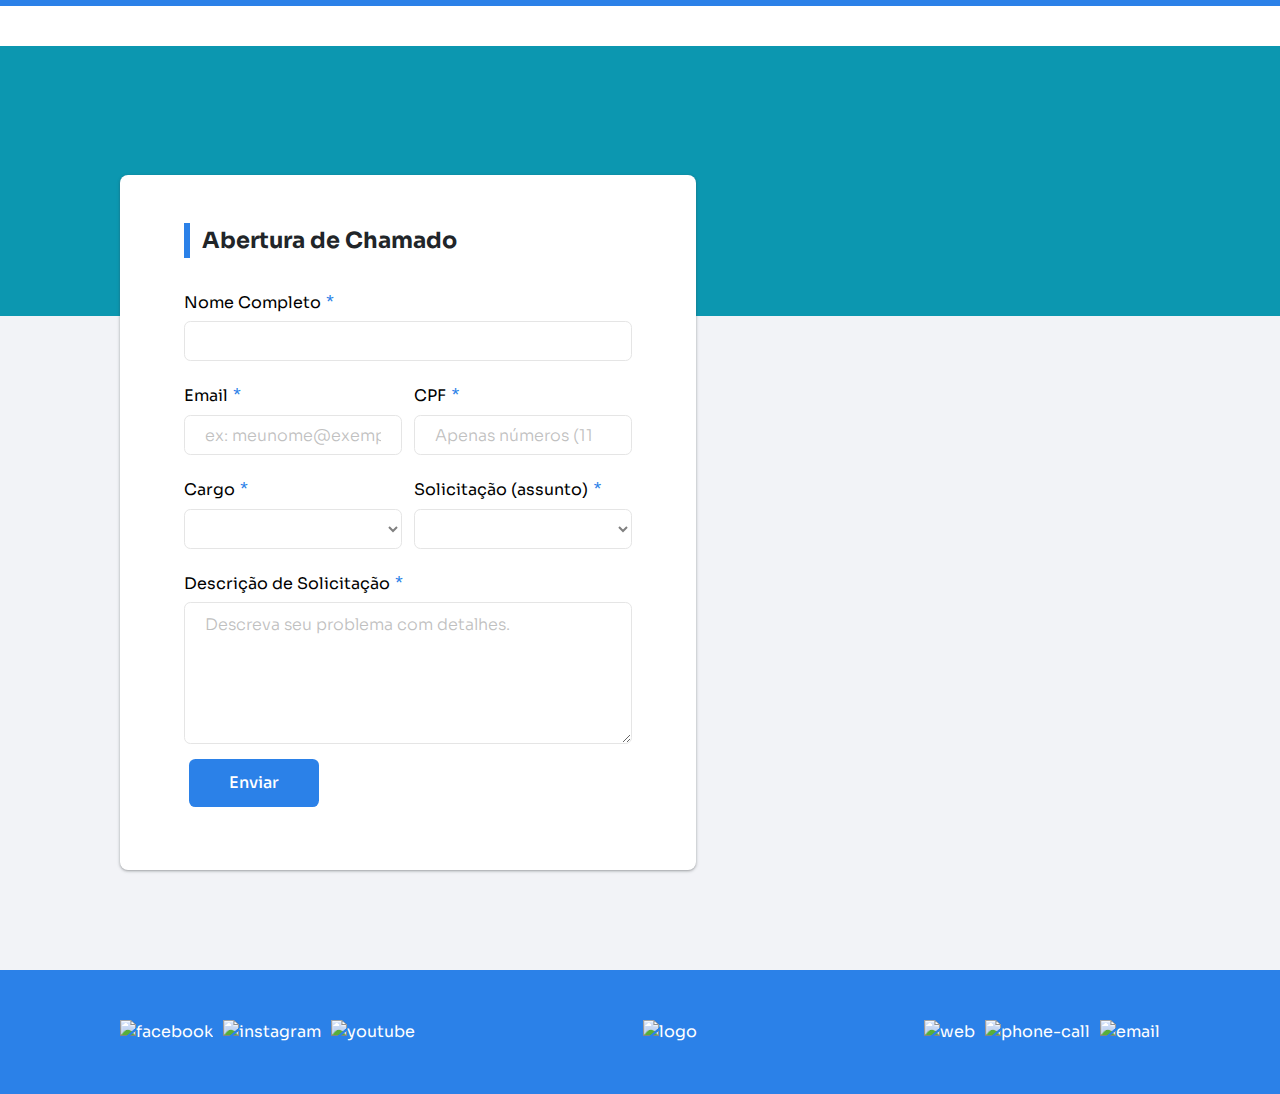
==== index.html @ bce1f7f0 "Rename Sistema-de-Gestão-do-COFEN.html to index.html" ====
<!DOCTYPE html PUBLIC "-//W3C//DTD HTML 4.01 Transitional//EN" "http://www.w3.org/TR/html4/loose.dtd">
<!-- saved from url=(0069)https://cofen.sead.ufpb.br/cursos/gestao/public/publico/publico/index -->
<html>
    <!-- Cabeçalho HTML-->
    <head>
        <meta http-equiv="Content-Type" content="text/html; charset=UTF-8">
        <meta name="viewport" content="width=device-width, initial-scale=1.0, maximum-scale=1.0, user-scalable=no">
        <meta name="viewport" content="width=device-width, initial-scale=1, maximum-scale=1.0, user-scalable=no, shrink-to-fit=no">
        <meta name="description" content="">
        <meta name="author" content="">
        <link rel="icon" href="https://getbootstrap.com/favicon.ico">
        <title>Sistema de Gestão do COFEN</title>

        <!-- Bootstrap core CSS -->
        <link rel="stylesheet" href="./Sistema-de-Gestão-do-COFEN_files/bootstrap.min.css" integrity="sha384-MCw98/SFnGE8fJT3GXwEOngsV7Zt27NXFoaoApmYm81iuXoPkFOJwJ8ERdknLPMO" crossorigin="anonymous">
        <link rel="stylesheet" type="text/css" href="./Sistema-de-Gestão-do-COFEN_files/bootstrap.min(1).css">
        <link rel="stylesheet" type="text/css" href="./Sistema-de-Gestão-do-COFEN_files/main.css">
        <link rel="stylesheet" type="text/css" href="./Sistema-de-Gestão-do-COFEN_files/chamado.css">
        <!--<base href="/cursos/gestao/public/">--><base href=".">
	</head>
    <body class="contrast-sea-blue fixed-header fixed-navigation" cz-shortcut-listen="true">
        <!-- Cabeçalho da página -->
        <header>
            <div><img src="https://cofen.sead.ufpb.br/cursos/pluginfile.php/1/theme_moove/logo/1680018578/logo-postec.png" alt=""></div>
            <section class="cabecalho-da-pagina"></section>
        </header>
        <main>
            <!-- Formulário -->
            <form action="https://cofen.sead.ufpb.br/cursos/gestao/public/publico/publico/chamado" method="POST">
                <h1 class="title">Abertura de Chamado</h1>
                <div class="content">
                    <div>
                        <label for="nome">Nome Completo</label>
                        <input type="text" name="nome" id="name" placeholder="" minlength="10" required="">
                    </div>
                    <section class="row-1">
                        <div>
                            <label for="email">Email</label>
                            <input type="email" name="email" id="email" placeholder="ex: meunome@exemplo.com" required="">
                        </div>       
                        <div>
                            <label for="cpf">CPF</label>
                            <input type="number" name="cpf" id="cpf" placeholder="Apenas números (11 dígitos)" maxlenght="11" required="">
                        </div>
                    </section>
                    <section class="row-2">
                        <div>
                            <label for="cargo">Cargo</label>
                            <select name="cargo" id="idCargo" required="">
                                <option value=""></option>
                                <option value="aluno">Aluno</option>
                                <option value="tutor">Tutor</option>
                                <option value="professor">Professor</option>
                                <option value="coordenador">Coordenador</option>
                                <option value="supervisor">Supervisor</option>
                            </select>
                        </div>
                        <div>
                            <label for="assunto">Solicitação (assunto)</label>
                            <select name="assunto" id="idAssunto" required="">
                                <option value="" ""=""></option>
                                <option value="senha">Problemas com senha ou acesso</option>
                                <option value="dadosPessoais">Alteração de dados Pessoais</option>
                                <option value="atividade">Problemas com atividades</option>
                                <option value="certificado">Certificado do Curso</option>
                                <option value="outros">Outros</option>
                            </select>
                        </div>
                    </section>
                    <div>
                        <label for="description">Descrição de Solicitação</label>
                        <textarea rows="5" name="descricao" id="description" placeholder="Descreva seu problema com detalhes." required=""></textarea>
                    </div>
                    <button type="submit"><span>Enviar</span></button>
                </div>
            </form>
        </main>
        <!-- Rodapé da página -->
        <footer>
            <div class="footer-col-1">
                <a href="https://www.facebook.com/eucurtoaenfermagem"><img src="https://i.ibb.co/475Sb0Z/facebook.png" alt="facebook" width="38"></a>
                <a href="https://www.instagram.com/cofen_oficial"><img src="https://i.ibb.co/kcRMXjr/instagram.png" alt="instagram" width="38"></a>
                <a href="https://www.youtube.com/hashtag/cofen"><img src="https://i.ibb.co/Qn8vtxv/youtube.png" alt="youtube" width="38"></a>
            </div>
            <div class="footer-col-2"><a href="https://cofen.sead.ufpb.br/"><img src="https://i.ibb.co/6D1BRcG/logo.png" alt="logo" width="150"></a></div>
            <div class="footer-col-3">
                <a href="https://cofen.sead.ufpb.br"><img src="https://i.ibb.co/1rcHsj0/web.png" alt="web" width="38"></a>
                <a href="tel:+556133295800"><img src="https://i.ibb.co/s2sk75V/phone-call.png" alt="phone-call" width="38"></a>
                <a href="mailto:corenpb@uol.com.br"><img src="https://i.ibb.co/nwR5Rw5/email.png" alt="email" width="38"></a>
            </div>
        </footer>
        
        <!-- URL base -->
        <script type="text/javascript">
            baseUrl = '/cursos/gestao/public';
        </script>
        <script src="./Sistema-de-Gestão-do-COFEN_files/bootstrap.min.js.download"></script>
        <script src="./Sistema-de-Gestão-do-COFEN_files/script.js.download"></script>        
    </body>
</html>
---- Sistema-de-Gestão-do-COFEN_files/main.css ----
@media (min-width: 992px) {
    .container {
        max-width: 1120px;
    }
}

@media (min-width: 1200px) {
    .container {
        max-width: 1540px;
    }
}

html {
    position: relative;
    min-height: 100%;
}

.navbar {
    background-color: #0163ac
}

body > .container {
    padding: 90px 15px 60px;
}

body {
    /* Margin bottom by footer height */
    /*margin-bottom: 140px;*/
    margin: 0;
}

.footer {
    position: absolute;
    bottom: 0;
    width: 100%;
    /* Set the fixed height of the footer here */
    height: 6%;
    line-height: 16px; /* Vertically center the text there */
    background-color: #ccc;
}

.navbar-dark .navbar-nav .nav-link {
    color: rgba(255,255,255,.7);
}

.cabecalho-da-pagina {
    padding-top: 10px; /*adicionado*/
    padding-bottom: 10px;
    margin-bottom: 30px;
    /*margin-top: 10px;*/
}

.filtro-de-relatorio {
    padding: 25px;
    background-color: #eee;
    margin-bottom: 30px;
    border: 1px solid #ddd;
    border-left: none;
    border-right: none;
}

.botao-do-titulo {
    margin-left: 15px;
}
---- Sistema-de-Gestão-do-COFEN_files/chamado.css ----
@import url('https://fonts.googleapis.com/css2?family=Sora:wght@300;400;500;700&display=swap');

*{
    margin: 0;
    padding: 0;
    box-sizing: border-box;
}

body{
    font-family: 'Sora', sans-serif;
    font-weight: 400;
    font-size: 1rem;
    background-color: #F2F3F7;
}

main{
    display: flex;
    align-items: left;
    margin: 75px 0;
    margin-left: 120px;
}

header{
    background-color: white;
    height: 100px;
    border-top: 0.4rem solid #2b81e8;
}

header div{
    display: flex;
    justify-content: left;
}

header div img{
    max-height: calc(60px - (0.25rem * 2));
    padding-left: 120px;
}

header div{
    padding: 20px 0;
}

header section{
    padding-left: 120px;
    height: 30vh;
    background-color: #0C97B0;
}

main form .title{
    font-size: 1.4rem;
    border-left: 0.4rem solid #2b81e8;
    font-weight: 700;
    padding: 4px 12px;
    display: flex;
    flex-direction: row;
    margin-bottom: 30px;
}

main form{
    background-color: white;
    margin-bottom: 25px;
    padding: 3rem 4rem;
    border-radius: .5rem;
    box-shadow: rgba(60, 64, 67, 0.3) 0px 1px 2px 0px, rgba(60, 64, 67, 0.15) 0px 1px 3px 1px;
}

main form div{
    margin: 10px 0;
}


label{
    color: black;
    font-weight: 400;
    display: block;
    margin-bottom: .3rem;
    transition: 0.3s;
    font-size: 1rem;
}

label:not(#button-file)::after{
    content:" *"; 
    color: #2b81e8;
    font-family: sans-serif;
    font-size: 1.2rem;
}

input, select, textarea{
    padding: 10px 20px;
    color: #404040;
    font-weight: 300;
    width: 35vw;
    background-color: white;
    border: 1px solid #e5e5e5;
}

select{
    border-radius: .4rem;
    color: gray;
    width: 17vw;
}

.row-1 input{
    width: 17vw;
}

select option{
    padding-top: 60px;
}

input:not(#file), select{
    height: 2.5rem;
    outline: none;
}

input:not(#file), textarea{
    border-radius: .4rem;
    display: flex;
}

.content div input:hover, .content div textarea:hover, select:hover{
    border: 1px solid silver !important;
}

.content div input:focus, .content div textarea:focus, select:hover{
    border: none;
    border: 2px solid #2b81e8 !important;
    outline: none;
    background-color: white;
}

input::placeholder, textarea::placeholder{
    color: silver;
    font-weight: 300;
}

form section{
    display: flex;
    flex-direction: row;
    justify-content: space-between;
}

input[type="file"]{
    display: none;
}

#button-file{
    background-color: #EFF3F5;
    padding: 5px 30px;
    border-radius: .4rem;
    cursor: pointer;
    text-align: center;
}

button{
    border-radius: .4rem;
    background-color: #2b81e8;
    border: none;
    color: #FFFFFF;
    text-align: center;
    font-weight: 500;
    padding: 12px;
    width: 130px;
    transition: all 0.5s;
    cursor: pointer;
    margin: 5px;
}

button span{
    cursor: pointer;
    position: relative;
    transition: 0.5s;
}

button span:after{
    content: '»';
    position: absolute;
    opacity: 0;
    top: 0;
    right: -15px;
    transition: 0.5s;
}

button:hover span{
    padding-right: 15px;
}

button:hover span:after{
    opacity: 1;
    right: 0;
    background-color: #0C97B0;
}

button:hover{
    background-color: #0C97B0;
}


footer{
    background-color: #2b81e8;
    display: flex;
    flex-direction: row;
    justify-content: space-between;
    align-items: center;
    padding: 30px 120px;
}

footer .footer-col-1 a, .footer-col-2 a, .footer-col-3 a{
    font-size: 1rem;
    color: white;
}

.footer-col-1, .footer-col-3 {
    display: flex;
    flex-direction: row;
    gap: 10px;
}

.footer-col-2 {
    padding: 20px 0;
}

footer div img:hover{
    transition: .5s;
    transform: scale(1.1);
    filter: brightness(0.90);
}

@media (max-width: 1200px) {
    input, select, textarea{
        width: 50vw;
    }
    main form{
        padding: 2rem 3rem;
    }
    header, main{
        margin-left: 0px;
    }
    main{
        justify-content: center;
        align-items: center;
    }
    header h3{
        text-align: center;
        padding-top: 65px;
    }
    select, .row-1 input{
        width: 24vw;
    }
}

@media (max-width: 768px) {
    input, select, textarea, .row-1 input{
        width: 65vw;
    }
    main form{
        padding: 3rem;
    }
    header, main{
        margin-left: 0px;
    }
    main{
        justify-content: center;
        align-items: center;
    }
    header h3{
        text-align: center;
        padding-top: 20px;
    }
    form section{
        display: flex;
        flex-direction: column;
    }
    main form .title{
        font-size: 1.2rem;
        padding: 0px 4px;
    }
    footer{
        flex-direction: column;
    }
    header div{
        justify-content: center;
    }
    header div img{
        padding-left: 0;
    }
}
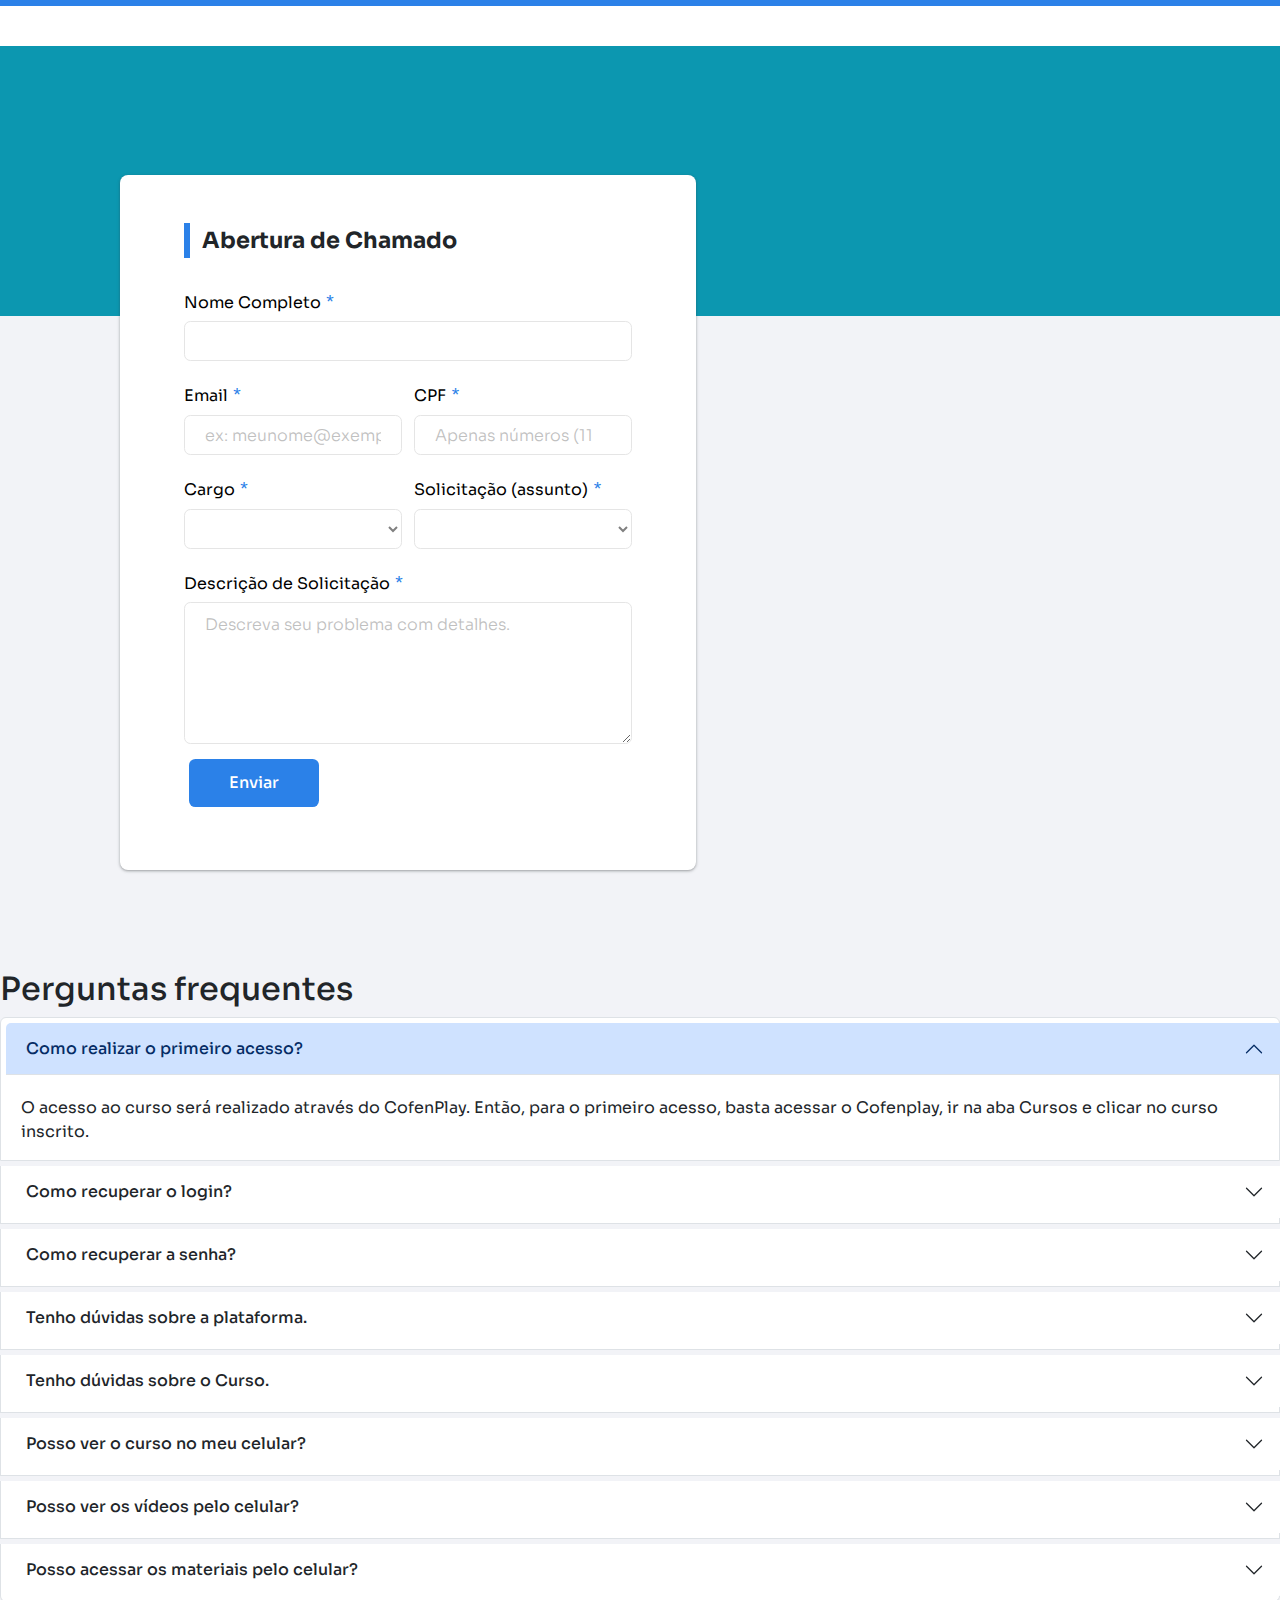
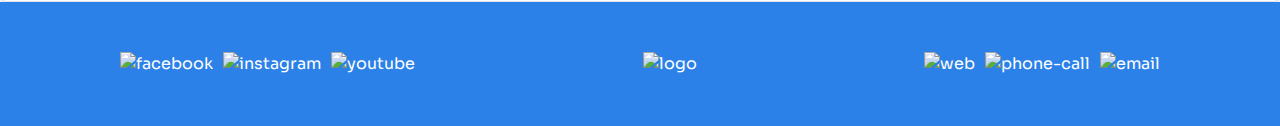
==== commit ea0a3987: "Update index.html" ====
--- a/index.html
+++ b/index.html
@@ -11,9 +11,11 @@
         <link rel="icon" href="https://getbootstrap.com/favicon.ico">
         <title>Sistema de Gestão do COFEN</title>
 
+        <link rel="stylesheet" href="https://cdn.jsdelivr.net/npm/bootstrap@5.3.0-alpha3/dist/css/bootstrap.min.css">
+
         <!-- Bootstrap core CSS -->
         <link rel="stylesheet" href="./Sistema-de-Gestão-do-COFEN_files/bootstrap.min.css" integrity="sha384-MCw98/SFnGE8fJT3GXwEOngsV7Zt27NXFoaoApmYm81iuXoPkFOJwJ8ERdknLPMO" crossorigin="anonymous">
-        <link rel="stylesheet" type="text/css" href="./Sistema-de-Gestão-do-COFEN_files/bootstrap.min(1).css">
+        <link rel="stylesheet" type="text/css" href="./Sistema-de-Gestão-do-COFEN_files/bootstrap.minified.css">
         <link rel="stylesheet" type="text/css" href="./Sistema-de-Gestão-do-COFEN_files/main.css">
         <link rel="stylesheet" type="text/css" href="./Sistema-de-Gestão-do-COFEN_files/chamado.css">
         <!--<base href="/cursos/gestao/public/">--><base href=".">
@@ -75,6 +77,131 @@
                 </div>
             </form>
         </main>
+
+        <section>
+            <h2 class="section title">Perguntas frequentes</h2>
+            <div class="accordion .accordion-flush" id="accordionExample">
+
+                <div class="accordion-item">
+                  <h2 class="accordion-header">
+                    <button class="accordion-button accordion-button-custom" type="button" data-bs-toggle="collapse" data-bs-target="#collapseOne" aria-expanded="true" aria-controls="collapseOne">
+                      Como realizar o primeiro acesso?
+                    </button>
+                  </h2>
+                  <div id="collapseOne" class="accordion-collapse collapse show" data-bs-parent="#accordionExample">
+                    <div class="accordion-body">
+                        O acesso ao curso será realizado através do CofenPlay. Então, para o primeiro acesso, basta acessar o Cofenplay, ir na aba Cursos e clicar no curso inscrito.
+                    </div>
+                  </div>
+                </div>
+
+                <div class="accordion-item">
+                  <h2 class="accordion-header">
+                    <button class="accordion-button collapsed accordion-button-custom" type="button" data-bs-toggle="collapse" data-bs-target="#collapseTwo" aria-expanded="false" aria-controls="collapseTwo">
+                      Como recuperar o login?
+                    </button>
+                  </h2>
+                  <div id="collapseTwo" class="accordion-collapse collapse accordion-button-custom" data-bs-parent="#accordionExample">
+                    <div class="accordion-body">
+                        O acesso ao Moodle POS TEC Cofen está integrado ao seu acesso no CofenPlay. Com isto, não existe a necessidade de recuperar o seu login somente no Moodle.
+                        <br><br>
+                        Caso a sua necessidade seja recuperar o login no Cofenplay, você deve seguir os procedimentos de recuperação de acesso disponíveis no link: <a href="https://cofenplay.com.br/ajuda">https://cofenplay.com.br/ajuda</a>.
+                    </div>
+                  </div>
+                </div>
+
+                <div class="accordion-item">
+                  <h2 class="accordion-header">
+                    <button class="accordion-button collapsed" type="button" data-bs-toggle="collapse" data-bs-target="#collapseThree" aria-expanded="false" aria-controls="collapseThree">
+                      Como recuperar a senha?
+                    </button>
+                  </h2>
+                  <div id="collapseThree" class="accordion-collapse collapse" data-bs-parent="#accordionExample">
+                    <div class="accordion-body">
+                        O acesso ao Moodle POS TEC Cofen está integrado ao seu acesso no CofenPlay. Com isto, não existe a necessidade de recuperar a senha somente no Moodle. 
+                        <br><br>
+                        Caso a sua necessidade seja recuperar a senha de acesso ao Cofenplay, você deve seguir os procedimentos de recuperação de acesso disponíveis no link: <a href="https://cofenplay.com.br/ajuda">https://cofenplay.com.br/ajuda</a>.
+                    </div>
+                  </div>
+                </div>
+
+                <div class="accordion-item">
+                    <h2 class="accordion-header">
+                      <button class="accordion-button collapsed" type="button" data-bs-toggle="collapse" data-bs-target="#collapseFour" aria-expanded="false" aria-controls="collapseFour">
+                        Tenho dúvidas sobre a plataforma.
+                      </button>
+                    </h2>
+                    <div id="collapseFour" class="accordion-collapse collapse" data-bs-parent="#accordionExample">
+                      <div class="accordion-body">
+                        No caso de dúvidas sobre o acesso aos cursos ou sobre a navegação na plataforma, utilize a nossa assistente “Dorinha” ou envie um e-mail para: <a href="mailto:duvidascofen@gmail.com">duvidascofen@gmail.com</a>
+
+                      </div>
+                    </div>
+                </div>
+
+                <div class="accordion-item">
+                    <h2 class="accordion-header">
+                      <button class="accordion-button collapsed" type="button" data-bs-toggle="collapse" data-bs-target="#collapseFive" aria-expanded="false" aria-controls="collapseFive">
+                        Tenho dúvidas sobre o Curso.
+                      </button>
+                    </h2>
+                    <div id="collapseFive" class="accordion-collapse collapse" data-bs-parent="#accordionExample">
+                      <div class="accordion-body">
+                        No caso de dúvidas sobre o acesso aos cursos ou sobre a navegação na plataforma, utilize a nossa assistente “Dorinha” ou envie um e-mail para: <a href="mailto:duvidascofen@gmail.com">duvidascofen@gmail.com</a>
+                      </div>
+                    </div>
+                </div>
+
+                <div class="accordion-item">
+                    <h2 class="accordion-header">
+                      <button class="accordion-button collapsed" type="button" data-bs-toggle="collapse" data-bs-target="#collapseSix" aria-expanded="false" aria-controls="collapseSix">
+                        Posso ver o curso no meu celular?
+                      </button>
+                    </h2>
+                    <div id="collapseSix" class="accordion-collapse collapse" data-bs-parent="#accordionExample">
+                      <div class="accordion-body">
+                        Sim, você pode acessar o curso tanto no celular quanto no computador. No celular, através do aplicativo Cofenplay. No computador, através do link: <a href="https://cofenplay.com.br">https://cofenplay.com.br</a>. 
+                        <br><br>
+                        O curso em que você está inscrito estará disponível na aba Cursos. Seu acesso no celular ficará perfeitamente adaptado a tela, oferecendo uma navegação mais confortável.
+                      </div>
+                    </div>
+                </div>
+
+                <div class="accordion-item">
+                    <h2 class="accordion-header">
+                      <button class="accordion-button collapsed" type="button" data-bs-toggle="collapse" data-bs-target="#collapseSeven" aria-expanded="false" aria-controls="collapseSeven">
+                        Posso ver os vídeos pelo celular?
+                      </button>
+                    </h2>
+                    <div id="collapseSeven" class="accordion-collapse collapse" data-bs-parent="#accordionExample">
+                      <div class="accordion-body">
+                        Sim! Para tanto, acesse o Cofenplay no celular; efetue login, acesse o seu curso e, em seguida, os vídeos disponíveis para você. Utilize o celular na horizontal para melhor aproveitamento do vídeo. Assim ele ocupará toda a tela, oferecendo mais conforto e praticidade.
+                      </div>
+                    </div>
+                </div>
+
+                <div class="accordion-item">
+                    <h2 class="accordion-header">
+                      <button class="accordion-button collapsed" type="button" data-bs-toggle="collapse" data-bs-target="#collapseEight" aria-expanded="false" aria-controls="collapseEight">
+                        Posso acessar os materiais pelo celular?
+                      </button>
+                    </h2>
+                    <div id="collapseEight" class="accordion-collapse collapse" data-bs-parent="#accordionExample">
+                      <div class="accordion-body">
+                        Sim, você pode acessar os materiais tanto no celular quanto no computador. No celular, através do aplicativo Cofenplay. No computador, através do link: <a href="https://cofenplay.com.br">https://cofenplay.com.br</a>.
+                        <br><br>
+                        O curso em que você está inscrito estará disponível na aba Cursos e você precisará acessá-lo para ter acesso aos materiais do curso. Você vai precisar dos aplicativos específicos para abrir cada material. No caso de materiais em PDF, será necessário um leitor de pdf como o Adobe Acrobat Reader ou similar.
+                        <br><br>
+                        No caso de arquivos no formato do Word, Excel ou Power-Point, será necessário ter instalado os aplicativos da Microsoft.
+                        <br><br>
+                        Todos os aplicativos necessários estão disponíveis na App Store ou na Play Store.
+                      </div>
+                    </div>
+                </div>
+
+            </div>
+        </section>
+
         <!-- Rodapé da página -->
         <footer>
             <div class="footer-col-1">
@@ -94,7 +221,8 @@
         <script type="text/javascript">
             baseUrl = '/cursos/gestao/public';
         </script>
-        <script src="./Sistema-de-Gestão-do-COFEN_files/bootstrap.min.js.download"></script>
-        <script src="./Sistema-de-Gestão-do-COFEN_files/script.js.download"></script>        
+        <script src="https://cdn.jsdelivr.net/npm/bootstrap@5.3.0-alpha3/dist/js/bootstrap.bundle.min.js"></script>
+        <script src="./Sistema-de-Gestão-do-COFEN_files/bootstrap.min.js"></script>
+        <script src="./Sistema-de-Gestão-do-COFEN_files/script.js"></script>        
     </body>
 </html>
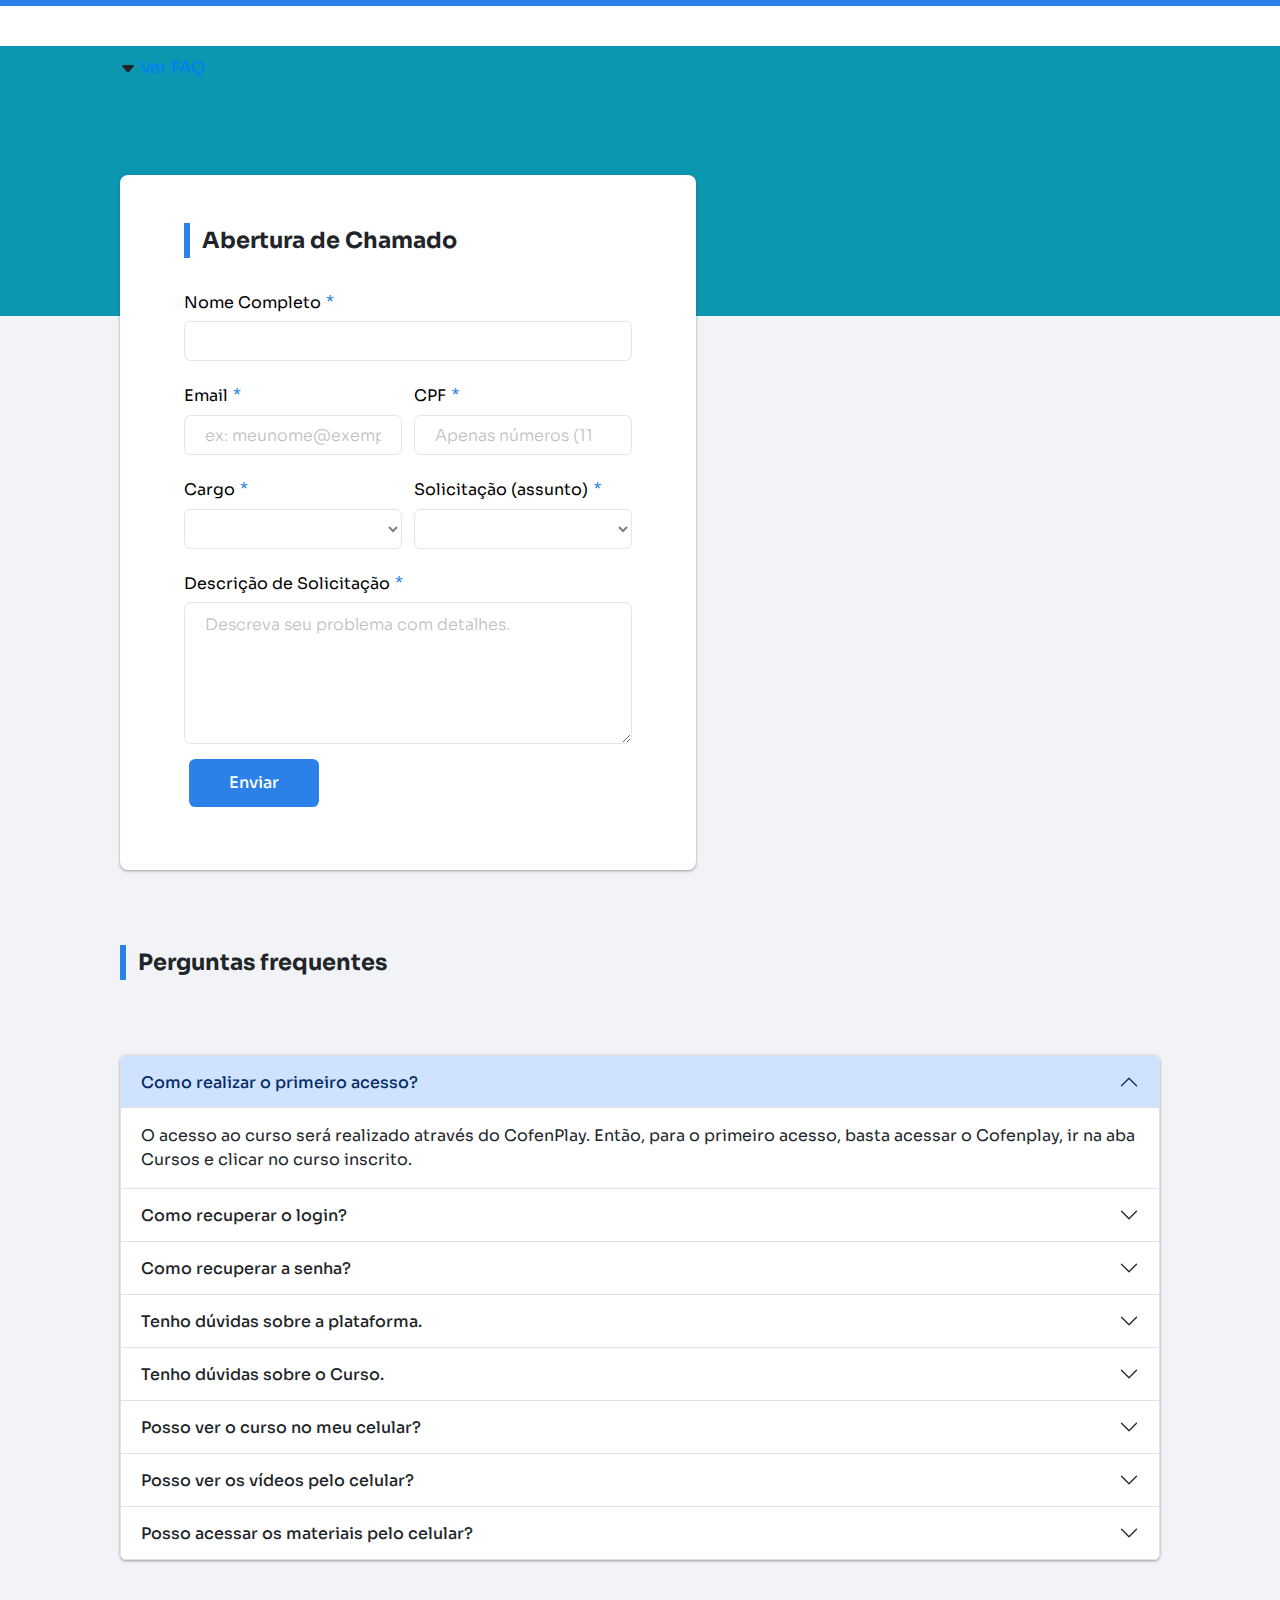
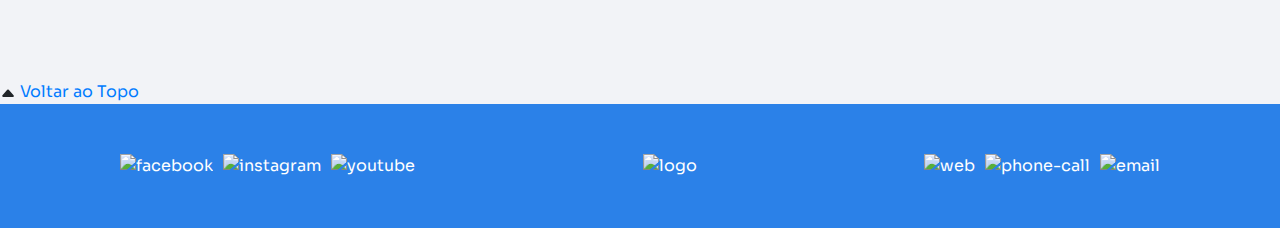
==== commit 7941e3da: "add navigation links" ====
--- a/index.html
+++ b/index.html
@@ -20,12 +20,19 @@
         <link rel="stylesheet" type="text/css" href="./Sistema-de-Gestão-do-COFEN_files/chamado.css">
         <!--<base href="/cursos/gestao/public/">--><base href=".">
 	</head>
-    <body class="contrast-sea-blue fixed-header fixed-navigation" cz-shortcut-listen="true">
+    	<body class="contrast-sea-blue fixed-header fixed-navigation" cz-shortcut-listen="true">
         <!-- Cabeçalho da página -->
         <header>
-            <div><img src="https://cofen.sead.ufpb.br/cursos/pluginfile.php/1/theme_moove/logo/1680018578/logo-postec.png" alt=""></div>
-            <section class="cabecalho-da-pagina"></section>
-        </header>
+        	<div><img src="https://cofen.sead.ufpb.br/cursos/pluginfile.php/1/theme_moove/logo/1680018578/logo-postec.png" alt=""></div>
+        	<section class="cabecalho-da-pagina">
+          		<article>
+            			<svg xmlns="http://www.w3.org/2000/svg" width="16" height="16" fill="currentColor" class="bi bi-caret-down-fill" viewBox="0 0 16 16"> 
+					<path d="M7.247 11.14 2.451 5.658C1.885 5.013 2.345 4 3.204 4h9.592a1 1 0 0 1 .753 1.659l-4.796 5.48a1 1 0 0 1-1.506 0z"/>
+            			</svg>
+            			<a href="#faq">Ver FAQ</a>
+          		</article>
+        	</section>
+    	</header>
         <main>
             <!-- Formulário -->
             <form action="https://cofen.sead.ufpb.br/cursos/gestao/public/publico/publico/chamado" method="POST">
@@ -198,8 +205,13 @@
                       </div>
                     </div>
                 </div>
-
             </div>
+		<article>
+			<svg xmlns="http://www.w3.org/2000/svg" width="16" height="16" fill="currentColor" class="bi bi-caret-up-fill" viewBox="0 0 16 16">
+				<path d="m7.247 4.86-4.796 5.481c-.566.647-.106 1.659.753 1.659h9.592a1 1 0 0 0 .753-1.659l-4.796-5.48a1 1 0 0 0-1.506 0z"/>
+          		</svg>
+          		<a href="#form">Voltar ao Topo</a>
+        	</article>
         </section>
 
         <!-- Rodapé da página -->
--- a/Sistema-de-Gestão-do-COFEN_files/chamado.css
+++ b/Sistema-de-Gestão-do-COFEN_files/chamado.css
@@ -16,7 +16,7 @@
 main{
     display: flex;
     align-items: left;
-    margin: 75px 0;
+    margin-top: 75px;
     margin-left: 120px;
 }
 
@@ -46,7 +46,7 @@
     background-color: #0C97B0;
 }
 
-main form .title{
+.title{
     font-size: 1.4rem;
     border-left: 0.4rem solid #2b81e8;
     font-weight: 700;
@@ -58,7 +58,6 @@
 
 main form{
     background-color: white;
-    margin-bottom: 25px;
     padding: 3rem 4rem;
     border-radius: .5rem;
     box-shadow: rgba(60, 64, 67, 0.3) 0px 1px 2px 0px, rgba(60, 64, 67, 0.15) 0px 1px 3px 1px;
@@ -67,7 +66,6 @@
 main form div{
     margin: 10px 0;
 }
-
 
 label{
     color: black;
@@ -195,6 +193,28 @@
     background-color: #0C97B0;
 }
 
+.section.title{
+    margin: 75px 120px;
+}
+
+.accordion{
+    margin: 0 120px 120px;
+    border-radius: .4rem;
+    box-shadow: rgba(60, 64, 67, 0.3) 0px 1px 2px 0px, rgba(60, 64, 67, 0.15) 0px 1px 3px 1px !important;
+}
+
+button.accordion-button{
+    margin: 0;
+}
+
+.accordion-button:hover{
+    background-color: #0C97B0;
+    color: white !important;
+}
+
+.accordion-button.collapsed:hover::after {
+    background-image: url("data:image/svg+xml,%3csvg xmlns='http://www.w3.org/2000/svg' viewBox='0 0 16 16' fill='%23fff'%3e%3cpath fill-rule='evenodd' d='M1.646 4.646a.5.5 0 0 1 .708 0L8 10.293l5.646-5.647a.5.5 0 0 1 .708.708l-6 6a.5.5 0 0 1-.708 0l-6-6a.5.5 0 0 1 0-.708z'/%3e%3c/svg%3e");
+  }
 
 footer{
     background-color: #2b81e8;
@@ -284,8 +304,13 @@
     header div img{
         padding-left: 0;
     }
-}
-
-
-
-
+    .accordion{
+        margin: 0 2rem 120px;
+    }
+    .section.title{
+        display: flex;
+        justify-content: center;
+        text-align: center;
+        border-left: none;
+    }
+}
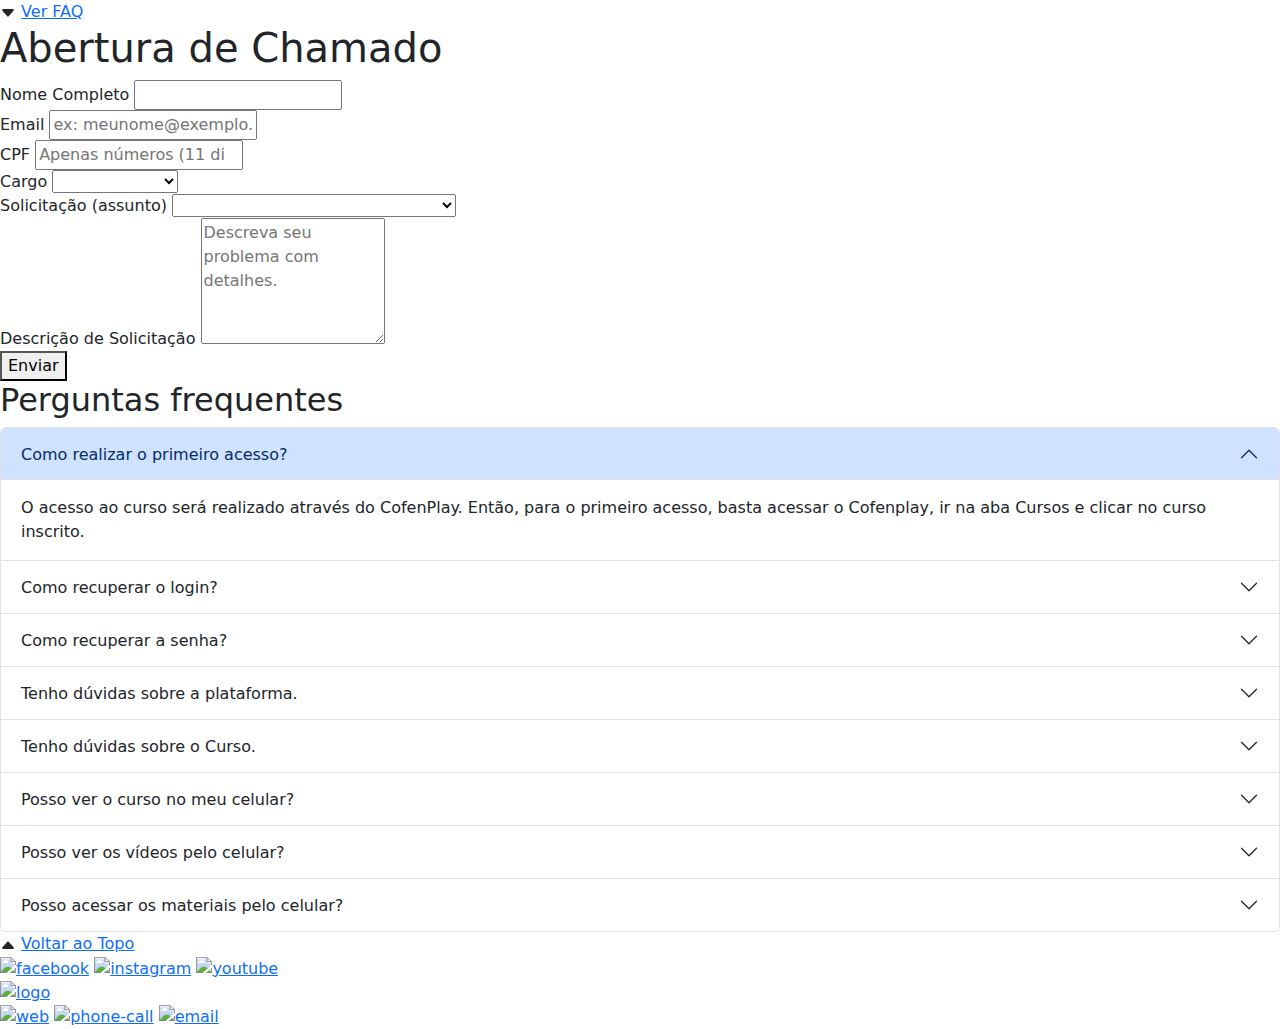
==== commit 8e736bcf: "Update index.html" ====
--- a/index.html
+++ b/index.html
@@ -3,238 +3,244 @@
 <html>
     <!-- Cabeçalho HTML-->
     <head>
-        <meta http-equiv="Content-Type" content="text/html; charset=UTF-8">
-        <meta name="viewport" content="width=device-width, initial-scale=1.0, maximum-scale=1.0, user-scalable=no">
-        <meta name="viewport" content="width=device-width, initial-scale=1, maximum-scale=1.0, user-scalable=no, shrink-to-fit=no">
-        <meta name="description" content="">
-        <meta name="author" content="">
-        <link rel="icon" href="https://getbootstrap.com/favicon.ico">
-        <title>Sistema de Gestão do COFEN</title>
-
-        <link rel="stylesheet" href="https://cdn.jsdelivr.net/npm/bootstrap@5.3.0-alpha3/dist/css/bootstrap.min.css">
-
-        <!-- Bootstrap core CSS -->
-        <link rel="stylesheet" href="./Sistema-de-Gestão-do-COFEN_files/bootstrap.min.css" integrity="sha384-MCw98/SFnGE8fJT3GXwEOngsV7Zt27NXFoaoApmYm81iuXoPkFOJwJ8ERdknLPMO" crossorigin="anonymous">
-        <link rel="stylesheet" type="text/css" href="./Sistema-de-Gestão-do-COFEN_files/bootstrap.minified.css">
-        <link rel="stylesheet" type="text/css" href="./Sistema-de-Gestão-do-COFEN_files/main.css">
-        <link rel="stylesheet" type="text/css" href="./Sistema-de-Gestão-do-COFEN_files/chamado.css">
-        <!--<base href="/cursos/gestao/public/">--><base href=".">
+      <meta http-equiv="Content-Type" content="text/html; charset=UTF-8">
+      <meta name="viewport" content="width=device-width, initial-scale=1.0, maximum-scale=1.0, user-scalable=no">
+      <meta name="viewport" content="width=device-width, initial-scale=1, maximum-scale=1.0, user-scalable=no, shrink-to-fit=no">
+      <meta name="description" content="">
+      <meta name="author" content="">
+      <link rel="icon" href="https://getbootstrap.com/favicon.ico">
+      <title>Sistema de Gestão do COFEN</title>
+
+      <link rel="stylesheet" href="https://cdn.jsdelivr.net/npm/bootstrap@5.3.0-alpha3/dist/css/bootstrap.min.css">
+
+      <!-- Bootstrap core CSS -->
+      <link rel="stylesheet" href="./src/bootstrap.min.css" integrity="sha384-MCw98/SFnGE8fJT3GXwEOngsV7Zt27NXFoaoApmYm81iuXoPkFOJwJ8ERdknLPMO" crossorigin="anonymous">
+      <link rel="stylesheet" type="text/css" href="./src/bootstrap.minified.css">
+      <link rel="stylesheet" type="text/css" href="./src/main.css">
+      <link rel="stylesheet" type="text/css" href="./src/chamado.css">
+      <!--<base href="/cursos/gestao/public/">--><base href=".">
 	</head>
-    	<body class="contrast-sea-blue fixed-header fixed-navigation" cz-shortcut-listen="true">
-        <!-- Cabeçalho da página -->
-        <header>
-        	<div><img src="https://cofen.sead.ufpb.br/cursos/pluginfile.php/1/theme_moove/logo/1680018578/logo-postec.png" alt=""></div>
-        	<section class="cabecalho-da-pagina">
-          		<article>
-            			<svg xmlns="http://www.w3.org/2000/svg" width="16" height="16" fill="currentColor" class="bi bi-caret-down-fill" viewBox="0 0 16 16"> 
-					<path d="M7.247 11.14 2.451 5.658C1.885 5.013 2.345 4 3.204 4h9.592a1 1 0 0 1 .753 1.659l-4.796 5.48a1 1 0 0 1-1.506 0z"/>
-            			</svg>
-            			<a href="#faq">Ver FAQ</a>
-          		</article>
-        	</section>
-    	</header>
-        <main>
-            <!-- Formulário -->
-            <form action="https://cofen.sead.ufpb.br/cursos/gestao/public/publico/publico/chamado" method="POST">
-                <h1 class="title">Abertura de Chamado</h1>
-                <div class="content">
-                    <div>
-                        <label for="nome">Nome Completo</label>
-                        <input type="text" name="nome" id="name" placeholder="" minlength="10" required="">
+
+  <body class="contrast-sea-blue fixed-header fixed-navigation" cz-shortcut-listen="true">
+    <!-- Cabeçalho da página -->
+    <header>
+        <div><img src="https://cofen.sead.ufpb.br/cursos/pluginfile.php/1/theme_moove/logo/1680018578/logo-postec.png" alt=""></div>
+        <section class="cabecalho-da-pagina">
+          <article>
+            <svg xmlns="http://www.w3.org/2000/svg" width="16" height="16" fill="currentColor" class="bi bi-caret-down-fill" viewBox="0 0 16 16">
+              <path d="M7.247 11.14 2.451 5.658C1.885 5.013 2.345 4 3.204 4h9.592a1 1 0 0 1 .753 1.659l-4.796 5.48a1 1 0 0 1-1.506 0z"/>
+            </svg>
+            <a href="#faq">Ver FAQ</a>
+          </article>
+        </section>
+    </header>
+    
+    <main>
+        <!-- Formulário -->
+        <form id="form" action="https://cofen.sead.ufpb.br/cursos/gestao/public/publico/publico/chamado" method="POST">
+            <h1 class="title">Abertura de Chamado</h1>
+            <div class="content">
+                <div>
+                    <label for="nome">Nome Completo</label>
+                    <input type="text" name="nome" id="name" placeholder="" minlength="10" required="">
+                </div>
+                <section class="row-1">
+                    <div>
+                        <label for="email">Email</label>
+                        <input type="email" name="email" id="email" placeholder="ex: meunome@exemplo.com" required="">
+                    </div>       
+                    <div>
+                        <label for="cpf">CPF</label>
+                        <input type="number" name="cpf" id="cpf" placeholder="Apenas números (11 dígitos)" maxlenght="11" required="">
                     </div>
-                    <section class="row-1">
-                        <div>
-                            <label for="email">Email</label>
-                            <input type="email" name="email" id="email" placeholder="ex: meunome@exemplo.com" required="">
-                        </div>       
-                        <div>
-                            <label for="cpf">CPF</label>
-                            <input type="number" name="cpf" id="cpf" placeholder="Apenas números (11 dígitos)" maxlenght="11" required="">
-                        </div>
-                    </section>
-                    <section class="row-2">
-                        <div>
-                            <label for="cargo">Cargo</label>
-                            <select name="cargo" id="idCargo" required="">
-                                <option value=""></option>
-                                <option value="aluno">Aluno</option>
-                                <option value="tutor">Tutor</option>
-                                <option value="professor">Professor</option>
-                                <option value="coordenador">Coordenador</option>
-                                <option value="supervisor">Supervisor</option>
-                            </select>
-                        </div>
-                        <div>
-                            <label for="assunto">Solicitação (assunto)</label>
-                            <select name="assunto" id="idAssunto" required="">
-                                <option value="" ""=""></option>
-                                <option value="senha">Problemas com senha ou acesso</option>
-                                <option value="dadosPessoais">Alteração de dados Pessoais</option>
-                                <option value="atividade">Problemas com atividades</option>
-                                <option value="certificado">Certificado do Curso</option>
-                                <option value="outros">Outros</option>
-                            </select>
-                        </div>
-                    </section>
-                    <div>
-                        <label for="description">Descrição de Solicitação</label>
-                        <textarea rows="5" name="descricao" id="description" placeholder="Descreva seu problema com detalhes." required=""></textarea>
+                </section>
+                <section class="row-2">
+                    <div>
+                        <label for="cargo">Cargo</label>
+                        <select name="cargo" id="idCargo" required="">
+                            <option value=""></option>
+                            <option value="aluno">Aluno</option>
+                            <option value="tutor">Tutor</option>
+                            <option value="professor">Professor</option>
+                            <option value="coordenador">Coordenador</option>
+                            <option value="supervisor">Supervisor</option>
+                        </select>
                     </div>
-                    <button type="submit"><span>Enviar</span></button>
-                </div>
-            </form>
-        </main>
-
-        <section>
-            <h2 class="section title">Perguntas frequentes</h2>
-            <div class="accordion .accordion-flush" id="accordionExample">
-
-                <div class="accordion-item">
-                  <h2 class="accordion-header">
-                    <button class="accordion-button accordion-button-custom" type="button" data-bs-toggle="collapse" data-bs-target="#collapseOne" aria-expanded="true" aria-controls="collapseOne">
-                      Como realizar o primeiro acesso?
-                    </button>
-                  </h2>
-                  <div id="collapseOne" class="accordion-collapse collapse show" data-bs-parent="#accordionExample">
-                    <div class="accordion-body">
-                        O acesso ao curso será realizado através do CofenPlay. Então, para o primeiro acesso, basta acessar o Cofenplay, ir na aba Cursos e clicar no curso inscrito.
+                    <div>
+                        <label for="assunto">Solicitação (assunto)</label>
+                        <select name="assunto" id="idAssunto" required="">
+                            <option value="" ""=""></option>
+                            <option value="senha">Problemas com senha ou acesso</option>
+                            <option value="dadosPessoais">Alteração de dados Pessoais</option>
+                            <option value="atividade">Problemas com atividades</option>
+                            <option value="certificado">Certificado do Curso</option>
+                            <option value="outros">Outros</option>
+                        </select>
                     </div>
-                  </div>
-                </div>
-
-                <div class="accordion-item">
-                  <h2 class="accordion-header">
-                    <button class="accordion-button collapsed accordion-button-custom" type="button" data-bs-toggle="collapse" data-bs-target="#collapseTwo" aria-expanded="false" aria-controls="collapseTwo">
-                      Como recuperar o login?
-                    </button>
-                  </h2>
-                  <div id="collapseTwo" class="accordion-collapse collapse accordion-button-custom" data-bs-parent="#accordionExample">
-                    <div class="accordion-body">
-                        O acesso ao Moodle POS TEC Cofen está integrado ao seu acesso no CofenPlay. Com isto, não existe a necessidade de recuperar o seu login somente no Moodle.
-                        <br><br>
-                        Caso a sua necessidade seja recuperar o login no Cofenplay, você deve seguir os procedimentos de recuperação de acesso disponíveis no link: <a href="https://cofenplay.com.br/ajuda">https://cofenplay.com.br/ajuda</a>.
-                    </div>
-                  </div>
-                </div>
-
-                <div class="accordion-item">
-                  <h2 class="accordion-header">
-                    <button class="accordion-button collapsed" type="button" data-bs-toggle="collapse" data-bs-target="#collapseThree" aria-expanded="false" aria-controls="collapseThree">
-                      Como recuperar a senha?
-                    </button>
-                  </h2>
-                  <div id="collapseThree" class="accordion-collapse collapse" data-bs-parent="#accordionExample">
-                    <div class="accordion-body">
-                        O acesso ao Moodle POS TEC Cofen está integrado ao seu acesso no CofenPlay. Com isto, não existe a necessidade de recuperar a senha somente no Moodle. 
-                        <br><br>
-                        Caso a sua necessidade seja recuperar a senha de acesso ao Cofenplay, você deve seguir os procedimentos de recuperação de acesso disponíveis no link: <a href="https://cofenplay.com.br/ajuda">https://cofenplay.com.br/ajuda</a>.
-                    </div>
-                  </div>
-                </div>
-
-                <div class="accordion-item">
-                    <h2 class="accordion-header">
-                      <button class="accordion-button collapsed" type="button" data-bs-toggle="collapse" data-bs-target="#collapseFour" aria-expanded="false" aria-controls="collapseFour">
-                        Tenho dúvidas sobre a plataforma.
-                      </button>
-                    </h2>
-                    <div id="collapseFour" class="accordion-collapse collapse" data-bs-parent="#accordionExample">
-                      <div class="accordion-body">
-                        No caso de dúvidas sobre o acesso aos cursos ou sobre a navegação na plataforma, utilize a nossa assistente “Dorinha” ou envie um e-mail para: <a href="mailto:duvidascofen@gmail.com">duvidascofen@gmail.com</a>
-
-                      </div>
-                    </div>
-                </div>
-
-                <div class="accordion-item">
-                    <h2 class="accordion-header">
-                      <button class="accordion-button collapsed" type="button" data-bs-toggle="collapse" data-bs-target="#collapseFive" aria-expanded="false" aria-controls="collapseFive">
-                        Tenho dúvidas sobre o Curso.
-                      </button>
-                    </h2>
-                    <div id="collapseFive" class="accordion-collapse collapse" data-bs-parent="#accordionExample">
-                      <div class="accordion-body">
-                        No caso de dúvidas sobre o acesso aos cursos ou sobre a navegação na plataforma, utilize a nossa assistente “Dorinha” ou envie um e-mail para: <a href="mailto:duvidascofen@gmail.com">duvidascofen@gmail.com</a>
-                      </div>
-                    </div>
-                </div>
-
-                <div class="accordion-item">
-                    <h2 class="accordion-header">
-                      <button class="accordion-button collapsed" type="button" data-bs-toggle="collapse" data-bs-target="#collapseSix" aria-expanded="false" aria-controls="collapseSix">
-                        Posso ver o curso no meu celular?
-                      </button>
-                    </h2>
-                    <div id="collapseSix" class="accordion-collapse collapse" data-bs-parent="#accordionExample">
-                      <div class="accordion-body">
-                        Sim, você pode acessar o curso tanto no celular quanto no computador. No celular, através do aplicativo Cofenplay. No computador, através do link: <a href="https://cofenplay.com.br">https://cofenplay.com.br</a>. 
-                        <br><br>
-                        O curso em que você está inscrito estará disponível na aba Cursos. Seu acesso no celular ficará perfeitamente adaptado a tela, oferecendo uma navegação mais confortável.
-                      </div>
-                    </div>
-                </div>
-
-                <div class="accordion-item">
-                    <h2 class="accordion-header">
-                      <button class="accordion-button collapsed" type="button" data-bs-toggle="collapse" data-bs-target="#collapseSeven" aria-expanded="false" aria-controls="collapseSeven">
-                        Posso ver os vídeos pelo celular?
-                      </button>
-                    </h2>
-                    <div id="collapseSeven" class="accordion-collapse collapse" data-bs-parent="#accordionExample">
-                      <div class="accordion-body">
-                        Sim! Para tanto, acesse o Cofenplay no celular; efetue login, acesse o seu curso e, em seguida, os vídeos disponíveis para você. Utilize o celular na horizontal para melhor aproveitamento do vídeo. Assim ele ocupará toda a tela, oferecendo mais conforto e praticidade.
-                      </div>
-                    </div>
-                </div>
-
-                <div class="accordion-item">
-                    <h2 class="accordion-header">
-                      <button class="accordion-button collapsed" type="button" data-bs-toggle="collapse" data-bs-target="#collapseEight" aria-expanded="false" aria-controls="collapseEight">
-                        Posso acessar os materiais pelo celular?
-                      </button>
-                    </h2>
-                    <div id="collapseEight" class="accordion-collapse collapse" data-bs-parent="#accordionExample">
-                      <div class="accordion-body">
-                        Sim, você pode acessar os materiais tanto no celular quanto no computador. No celular, através do aplicativo Cofenplay. No computador, através do link: <a href="https://cofenplay.com.br">https://cofenplay.com.br</a>.
-                        <br><br>
-                        O curso em que você está inscrito estará disponível na aba Cursos e você precisará acessá-lo para ter acesso aos materiais do curso. Você vai precisar dos aplicativos específicos para abrir cada material. No caso de materiais em PDF, será necessário um leitor de pdf como o Adobe Acrobat Reader ou similar.
-                        <br><br>
-                        No caso de arquivos no formato do Word, Excel ou Power-Point, será necessário ter instalado os aplicativos da Microsoft.
-                        <br><br>
-                        Todos os aplicativos necessários estão disponíveis na App Store ou na Play Store.
-                      </div>
-                    </div>
-                </div>
-            </div>
-		<article>
-			<svg xmlns="http://www.w3.org/2000/svg" width="16" height="16" fill="currentColor" class="bi bi-caret-up-fill" viewBox="0 0 16 16">
-				<path d="m7.247 4.86-4.796 5.481c-.566.647-.106 1.659.753 1.659h9.592a1 1 0 0 0 .753-1.659l-4.796-5.48a1 1 0 0 0-1.506 0z"/>
-          		</svg>
-          		<a href="#form">Voltar ao Topo</a>
-        	</article>
-        </section>
-
-        <!-- Rodapé da página -->
-        <footer>
-            <div class="footer-col-1">
-                <a href="https://www.facebook.com/eucurtoaenfermagem"><img src="https://i.ibb.co/475Sb0Z/facebook.png" alt="facebook" width="38"></a>
-                <a href="https://www.instagram.com/cofen_oficial"><img src="https://i.ibb.co/kcRMXjr/instagram.png" alt="instagram" width="38"></a>
-                <a href="https://www.youtube.com/hashtag/cofen"><img src="https://i.ibb.co/Qn8vtxv/youtube.png" alt="youtube" width="38"></a>
-            </div>
-            <div class="footer-col-2"><a href="https://cofen.sead.ufpb.br/"><img src="https://i.ibb.co/6D1BRcG/logo.png" alt="logo" width="150"></a></div>
-            <div class="footer-col-3">
-                <a href="https://cofen.sead.ufpb.br"><img src="https://i.ibb.co/1rcHsj0/web.png" alt="web" width="38"></a>
-                <a href="tel:+556133295800"><img src="https://i.ibb.co/s2sk75V/phone-call.png" alt="phone-call" width="38"></a>
-                <a href="mailto:corenpb@uol.com.br"><img src="https://i.ibb.co/nwR5Rw5/email.png" alt="email" width="38"></a>
-            </div>
-        </footer>
-        
-        <!-- URL base -->
-        <script type="text/javascript">
-            baseUrl = '/cursos/gestao/public';
-        </script>
-        <script src="https://cdn.jsdelivr.net/npm/bootstrap@5.3.0-alpha3/dist/js/bootstrap.bundle.min.js"></script>
-        <script src="./Sistema-de-Gestão-do-COFEN_files/bootstrap.min.js"></script>
-        <script src="./Sistema-de-Gestão-do-COFEN_files/script.js"></script>        
-    </body>
+                </section>
+                <div>
+                    <label for="description">Descrição de Solicitação</label>
+                    <textarea rows="5" name="descricao" id="description" placeholder="Descreva seu problema com detalhes." required=""></textarea>
+                </div>
+                <button type="submit"><span>Enviar</span></button>
+            </div>
+        </form>
+    </main>
+
+    <section id="faq">
+        <h2 class="section title">Perguntas frequentes</h2>
+        <div class="accordion .accordion-flush" id="accordionExample">
+
+            <div class="accordion-item">
+              <h2 class="accordion-header">
+                <button class="accordion-button accordion-button-custom" type="button" data-bs-toggle="collapse" data-bs-target="#collapseOne" aria-expanded="true" aria-controls="collapseOne">
+                  Como realizar o primeiro acesso?
+                </button>
+              </h2>
+              <div id="collapseOne" class="accordion-collapse collapse show" data-bs-parent="#accordionExample">
+                <div class="accordion-body">
+                    O acesso ao curso será realizado através do CofenPlay. Então, para o primeiro acesso, basta acessar o Cofenplay, ir na aba Cursos e clicar no curso inscrito.
+                </div>
+              </div>
+            </div>
+
+            <div class="accordion-item">
+              <h2 class="accordion-header">
+                <button class="accordion-button collapsed accordion-button-custom" type="button" data-bs-toggle="collapse" data-bs-target="#collapseTwo" aria-expanded="false" aria-controls="collapseTwo">
+                  Como recuperar o login?
+                </button>
+              </h2>
+              <div id="collapseTwo" class="accordion-collapse collapse accordion-button-custom" data-bs-parent="#accordionExample">
+                <div class="accordion-body">
+                    O acesso ao Moodle POS TEC Cofen está integrado ao seu acesso no CofenPlay. Com isto, não existe a necessidade de recuperar o seu login somente no Moodle.
+                    <br><br>
+                    Caso a sua necessidade seja recuperar o login no Cofenplay, você deve seguir os procedimentos de recuperação de acesso disponíveis no link: <a href="https://cofenplay.com.br/ajuda">https://cofenplay.com.br/ajuda</a>.
+                </div>
+              </div>
+            </div>
+
+            <div class="accordion-item">
+              <h2 class="accordion-header">
+                <button class="accordion-button collapsed" type="button" data-bs-toggle="collapse" data-bs-target="#collapseThree" aria-expanded="false" aria-controls="collapseThree">
+                  Como recuperar a senha?
+                </button>
+              </h2>
+              <div id="collapseThree" class="accordion-collapse collapse" data-bs-parent="#accordionExample">
+                <div class="accordion-body">
+                    O acesso ao Moodle POS TEC Cofen está integrado ao seu acesso no CofenPlay. Com isto, não existe a necessidade de recuperar a senha somente no Moodle. 
+                    <br><br>
+                    Caso a sua necessidade seja recuperar a senha de acesso ao Cofenplay, você deve seguir os procedimentos de recuperação de acesso disponíveis no link: <a href="https://cofenplay.com.br/ajuda">https://cofenplay.com.br/ajuda</a>.
+                </div>
+              </div>
+            </div>
+
+            <div class="accordion-item">
+                <h2 class="accordion-header">
+                  <button class="accordion-button collapsed" type="button" data-bs-toggle="collapse" data-bs-target="#collapseFour" aria-expanded="false" aria-controls="collapseFour">
+                    Tenho dúvidas sobre a plataforma.
+                  </button>
+                </h2>
+                <div id="collapseFour" class="accordion-collapse collapse" data-bs-parent="#accordionExample">
+                  <div class="accordion-body">
+                    No caso de dúvidas sobre o acesso aos cursos ou sobre a navegação na plataforma, utilize a nossa assistente “Dorinha” ou envie um e-mail para: <a href="mailto:duvidascofen@gmail.com">duvidascofen@gmail.com</a>
+
+                  </div>
+                </div>
+            </div>
+
+            <div class="accordion-item">
+                <h2 class="accordion-header">
+                  <button class="accordion-button collapsed" type="button" data-bs-toggle="collapse" data-bs-target="#collapseFive" aria-expanded="false" aria-controls="collapseFive">
+                    Tenho dúvidas sobre o Curso.
+                  </button>
+                </h2>
+                <div id="collapseFive" class="accordion-collapse collapse" data-bs-parent="#accordionExample">
+                  <div class="accordion-body">
+                    No caso de dúvidas sobre o acesso aos cursos ou sobre a navegação na plataforma, utilize a nossa assistente “Dorinha” ou envie um e-mail para: <a href="mailto:duvidascofen@gmail.com">duvidascofen@gmail.com</a>
+                  </div>
+                </div>
+            </div>
+
+            <div class="accordion-item">
+                <h2 class="accordion-header">
+                  <button class="accordion-button collapsed" type="button" data-bs-toggle="collapse" data-bs-target="#collapseSix" aria-expanded="false" aria-controls="collapseSix">
+                    Posso ver o curso no meu celular?
+                  </button>
+                </h2>
+                <div id="collapseSix" class="accordion-collapse collapse" data-bs-parent="#accordionExample">
+                  <div class="accordion-body">
+                    Sim, você pode acessar o curso tanto no celular quanto no computador. No celular, através do aplicativo Cofenplay. No computador, através do link: <a href="https://cofenplay.com.br">https://cofenplay.com.br</a>. 
+                    <br><br>
+                    O curso em que você está inscrito estará disponível na aba Cursos. Seu acesso no celular ficará perfeitamente adaptado a tela, oferecendo uma navegação mais confortável.
+                  </div>
+                </div>
+            </div>
+
+            <div class="accordion-item">
+                <h2 class="accordion-header">
+                  <button class="accordion-button collapsed" type="button" data-bs-toggle="collapse" data-bs-target="#collapseSeven" aria-expanded="false" aria-controls="collapseSeven">
+                    Posso ver os vídeos pelo celular?
+                  </button>
+                </h2>
+                <div id="collapseSeven" class="accordion-collapse collapse" data-bs-parent="#accordionExample">
+                  <div class="accordion-body">
+                    Sim! Para tanto, acesse o Cofenplay no celular; efetue login, acesse o seu curso e, em seguida, os vídeos disponíveis para você. Utilize o celular na horizontal para melhor aproveitamento do vídeo. Assim ele ocupará toda a tela, oferecendo mais conforto e praticidade.
+                  </div>
+                </div>
+            </div>
+
+            <div class="accordion-item">
+                <h2 class="accordion-header">
+                  <button class="accordion-button collapsed" type="button" data-bs-toggle="collapse" data-bs-target="#collapseEight" aria-expanded="false" aria-controls="collapseEight">
+                    Posso acessar os materiais pelo celular?
+                  </button>
+                </h2>
+                <div id="collapseEight" class="accordion-collapse collapse" data-bs-parent="#accordionExample">
+                  <div class="accordion-body">
+                    Sim, você pode acessar os materiais tanto no celular quanto no computador. No celular, através do aplicativo Cofenplay. No computador, através do link: <a href="https://cofenplay.com.br">https://cofenplay.com.br</a>.
+                    <br><br>
+                    O curso em que você está inscrito estará disponível na aba Cursos e você precisará acessá-lo para ter acesso aos materiais do curso. Você vai precisar dos aplicativos específicos para abrir cada material. No caso de materiais em PDF, será necessário um leitor de pdf como o Adobe Acrobat Reader ou similar.
+                    <br><br>
+                    No caso de arquivos no formato do Word, Excel ou Power-Point, será necessário ter instalado os aplicativos da Microsoft.
+                    <br><br>
+                    Todos os aplicativos necessários estão disponíveis na App Store ou na Play Store.
+                  </div>
+                </div>
+            </div>
+        </div>
+
+        <!-- Voltar ao Topo -->
+        <article>
+          <svg xmlns="http://www.w3.org/2000/svg" width="16" height="16" fill="currentColor" class="bi bi-caret-up-fill" viewBox="0 0 16 16">
+            <path d="m7.247 4.86-4.796 5.481c-.566.647-.106 1.659.753 1.659h9.592a1 1 0 0 0 .753-1.659l-4.796-5.48a1 1 0 0 0-1.506 0z"/>
+          </svg>
+          <a href="#form">Voltar ao Topo</a>
+        </article>
+
+    </section>
+    
+
+    <!-- Rodapé da página -->
+    <footer>
+      <div class="footer-col-1">
+        <a href="https://www.facebook.com/eucurtoaenfermagem"><img src="https://i.ibb.co/475Sb0Z/facebook.png" alt="facebook" width="38"></a>
+        <a href="https://www.instagram.com/cofen_oficial"><img src="https://i.ibb.co/kcRMXjr/instagram.png" alt="instagram" width="38"></a>
+        <a href="https://www.youtube.com/hashtag/cofen"><img src="https://i.ibb.co/Qn8vtxv/youtube.png" alt="youtube" width="38"></a>
+      </div>
+      <div class="footer-col-2"><a href="https://cofen.sead.ufpb.br/"><img src="https://i.ibb.co/6D1BRcG/logo.png" alt="logo" width="150"></a></div>
+      <div class="footer-col-3">
+        <a href="https://cofen.sead.ufpb.br"><img src="https://i.ibb.co/1rcHsj0/web.png" alt="web" width="38"></a>
+        <a href="tel:+556133295800"><img src="https://i.ibb.co/s2sk75V/phone-call.png" alt="phone-call" width="38"></a>
+        <a href="mailto:corenpb@uol.com.br"><img src="https://i.ibb.co/nwR5Rw5/email.png" alt="email" width="38"></a>
+      </div>
+    </footer>
+    
+    <!-- URL base -->
+    <script type="text/javascript">
+        baseUrl = '/cursos/gestao/public';
+    </script>
+    <script src="https://cdn.jsdelivr.net/npm/bootstrap@5.3.0-alpha3/dist/js/bootstrap.bundle.min.js"></script>
+    <script src="./src/bootstrap.min.js"></script>
+    <script src="./src/script.js"></script>        
+  </body>
 </html>
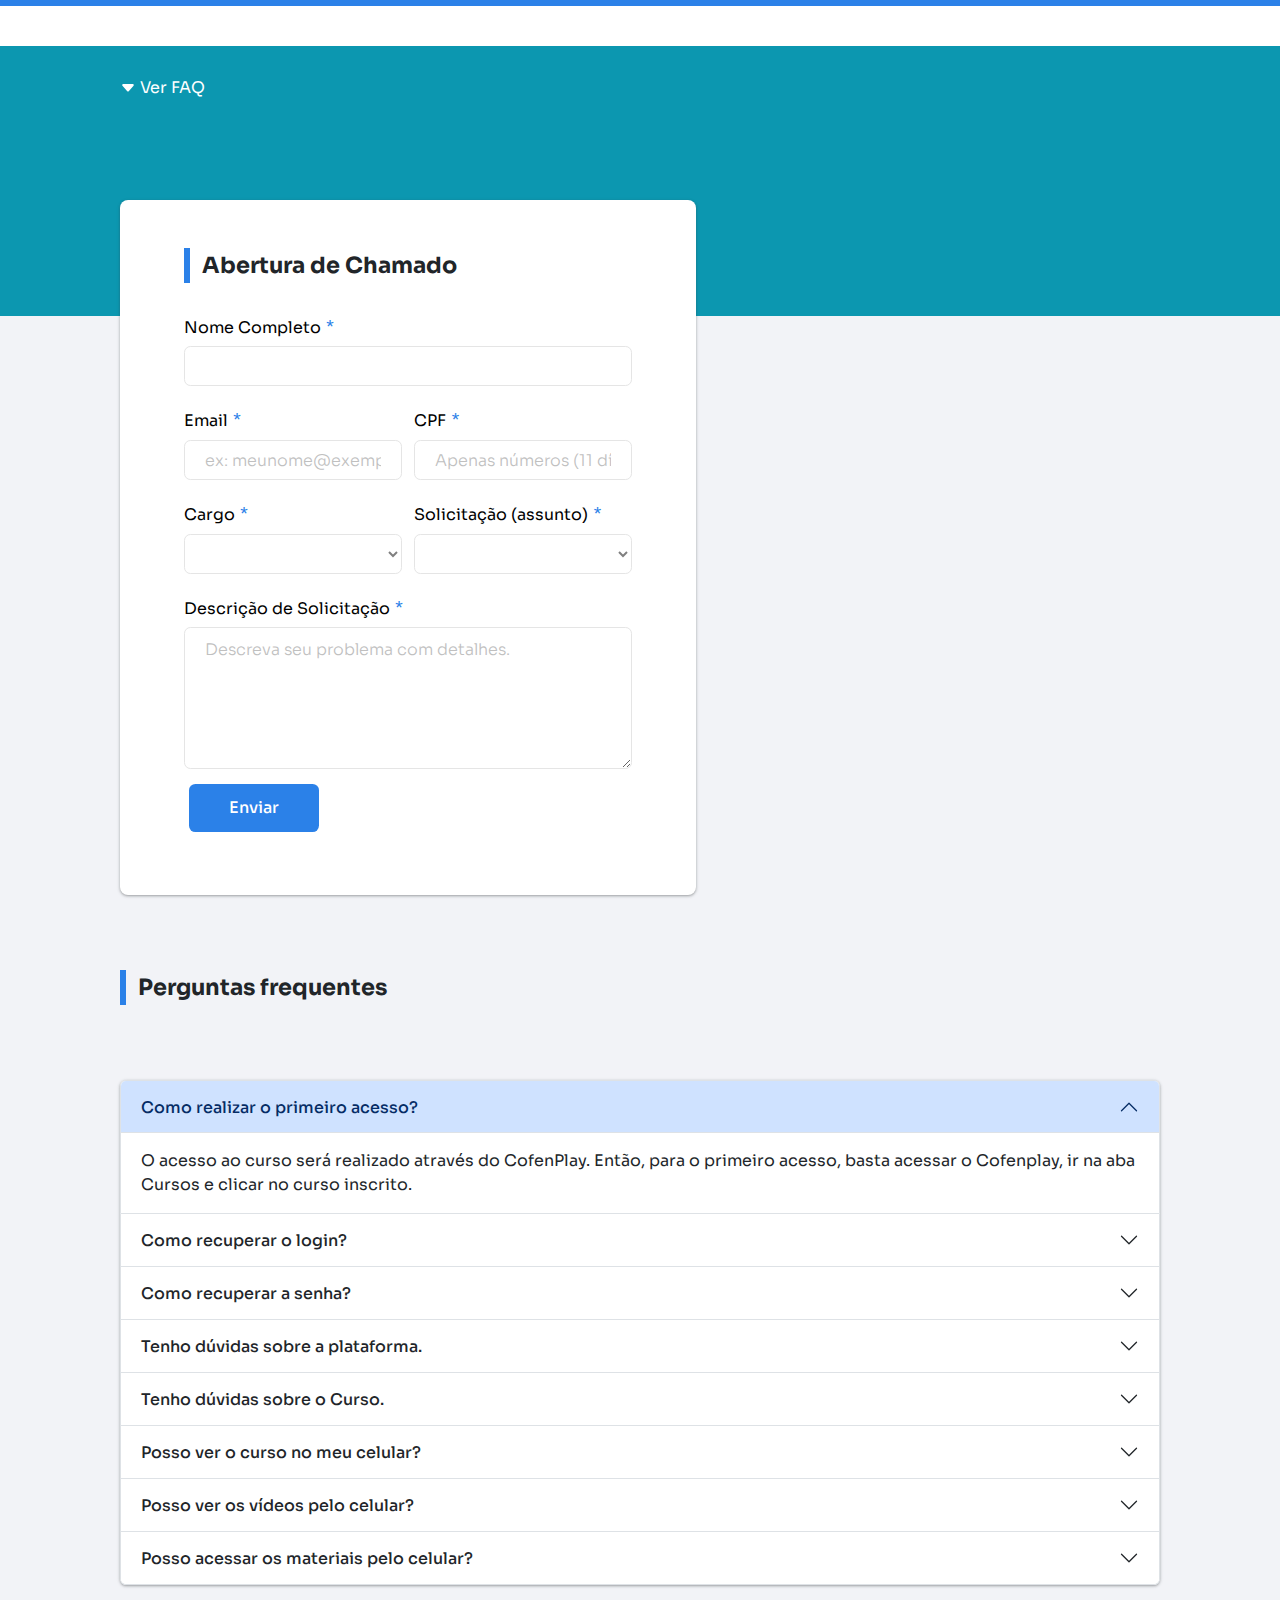
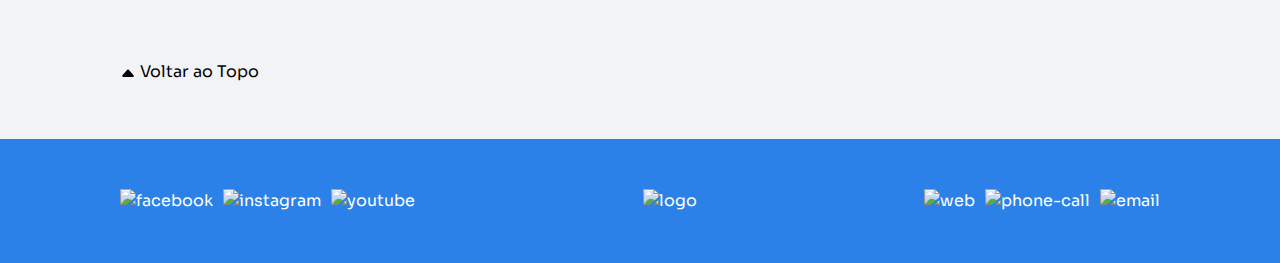
==== commit 002e6982: "Update index.html" ====
--- a/index.html
+++ b/index.html
@@ -14,10 +14,10 @@
       <link rel="stylesheet" href="https://cdn.jsdelivr.net/npm/bootstrap@5.3.0-alpha3/dist/css/bootstrap.min.css">
 
       <!-- Bootstrap core CSS -->
-      <link rel="stylesheet" href="./src/bootstrap.min.css" integrity="sha384-MCw98/SFnGE8fJT3GXwEOngsV7Zt27NXFoaoApmYm81iuXoPkFOJwJ8ERdknLPMO" crossorigin="anonymous">
-      <link rel="stylesheet" type="text/css" href="./src/bootstrap.minified.css">
-      <link rel="stylesheet" type="text/css" href="./src/main.css">
-      <link rel="stylesheet" type="text/css" href="./src/chamado.css">
+      <link rel="stylesheet" href="./Sistema-de-Gestão-do-COFEN_files/bootstrap.min.css" integrity="sha384-MCw98/SFnGE8fJT3GXwEOngsV7Zt27NXFoaoApmYm81iuXoPkFOJwJ8ERdknLPMO" crossorigin="anonymous">
+      <link rel="stylesheet" type="text/css" href="./Sistema-de-Gestão-do-COFEN_files/bootstrap.minified.css">
+      <link rel="stylesheet" type="text/css" href="./Sistema-de-Gestão-do-COFEN_files/main.css">
+      <link rel="stylesheet" type="text/css" href="./Sistema-de-Gestão-do-COFEN_files/chamado.css">
       <!--<base href="/cursos/gestao/public/">--><base href=".">
 	</head>
 
@@ -240,7 +240,7 @@
         baseUrl = '/cursos/gestao/public';
     </script>
     <script src="https://cdn.jsdelivr.net/npm/bootstrap@5.3.0-alpha3/dist/js/bootstrap.bundle.min.js"></script>
-    <script src="./src/bootstrap.min.js"></script>
-    <script src="./src/script.js"></script>        
+    <script src="./Sistema-de-Gestão-do-COFEN_files/bootstrap.min.js"></script>
+    <script src="./Sistema-de-Gestão-do-COFEN_files/script.js"></script>        
   </body>
 </html>
--- a/Sistema-de-Gestão-do-COFEN_files/main.css
+++ b/Sistema-de-Gestão-do-COFEN_files/main.css
@@ -0,0 +1,65 @@
+@media (min-width: 992px) {
+    .container {
+        max-width: 1120px;
+    }
+}
+
+@media (min-width: 1200px) {
+    .container {
+        max-width: 1540px;
+    }
+}
+
+html {
+    position: relative;
+    min-height: 100%;
+    scroll-behavior: smooth;
+}
+
+.navbar {
+    background-color: #0163ac
+}
+
+body > .container {
+    padding: 90px 15px 60px;
+}
+
+body {
+    /* Margin bottom by footer height */
+    /*margin-bottom: 140px;*/
+    margin: 0;
+}
+
+.footer {
+    position: absolute;
+    bottom: 0;
+    width: 100%;
+    /* Set the fixed height of the footer here */
+    height: 6%;
+    line-height: 16px; /* Vertically center the text there */
+    background-color: #ccc;
+}
+
+.navbar-dark .navbar-nav .nav-link {
+    color: rgba(255,255,255,.7);
+}
+
+.cabecalho-da-pagina {
+    padding-top: 10px; /*adicionado*/
+    padding-bottom: 10px;
+    margin-bottom: 30px;
+    /*margin-top: 10px;*/
+}
+
+.filtro-de-relatorio {
+    padding: 25px;
+    background-color: #eee;
+    margin-bottom: 30px;
+    border: 1px solid #ddd;
+    border-left: none;
+    border-right: none;
+}
+
+.botao-do-titulo {
+    margin-left: 15px;
+}
--- a/Sistema-de-Gestão-do-COFEN_files/chamado.css
+++ b/Sistema-de-Gestão-do-COFEN_files/chamado.css
@@ -0,0 +1,367 @@
+@import url('https://fonts.googleapis.com/css2?family=Sora:wght@300;400;500;700&display=swap');
+
+*{
+    margin: 0;
+    padding: 0;
+    box-sizing: border-box;
+}
+
+html{
+    scroll-behavior: smooth;
+}
+
+body{
+    font-family: 'Sora', sans-serif;
+    font-weight: 400;
+    font-size: 1rem;
+    background-color: #F2F3F7;
+}
+
+main{
+    display: flex;
+    align-items: left;
+    margin-top: 100px;
+    margin-left: 120px;
+}
+
+header{
+    background-color: white;
+    height: 100px;
+    border-top: 0.4rem solid #2b81e8;
+}
+
+header div{
+    display: flex;
+    justify-content: left;
+}
+
+header div img{
+    max-height: calc(60px - (0.25rem * 2));
+    padding-left: 120px;
+}
+
+header div{
+    padding: 20px 0;
+}
+
+header section{
+    padding-left: 120px;
+    height: 30vh;
+    background-color: #0C97B0;
+}
+
+header section article{
+    display: flex;
+    align-items: center;
+    justify-content: left;
+    color: white;
+    padding: 20px 0;
+    gap: 4px;
+}
+
+header section article a{
+    color: white;
+}
+
+header section article a:hover{
+    color: inherit;
+}
+
+.title{
+    font-size: 1.4rem;
+    border-left: 0.4rem solid #2b81e8;
+    font-weight: 700;
+    padding: 4px 12px;
+    display: flex;
+    flex-direction: row;
+    margin-bottom: 30px;
+}
+
+main form{
+    background-color: white;
+    padding: 3rem 4rem;
+    border-radius: .5rem;
+    box-shadow: rgba(60, 64, 67, 0.3) 0px 1px 2px 0px, rgba(60, 64, 67, 0.15) 0px 1px 3px 1px;
+}
+
+main form div{
+    margin: 10px 0;
+}
+
+label{
+    color: black;
+    font-weight: 400;
+    display: block;
+    margin-bottom: .3rem;
+    transition: 0.3s;
+    font-size: 1rem;
+}
+
+label:not(#button-file)::after{
+    content:" *"; 
+    color: #2b81e8;
+    font-family: sans-serif;
+    font-size: 1.2rem;
+}
+
+input[type="number"]::-webkit-inner-spin-button,
+input[type="number"]::-webkit-outer-spin-button {
+  -webkit-appearance: none;
+  margin: 0;
+}
+
+input, select, textarea{
+    padding: 10px 20px;
+    color: #404040;
+    font-weight: 300;
+    width: 35vw;
+    background-color: white;
+    border: 1px solid #e5e5e5;
+}
+
+select{
+    border-radius: .4rem;
+    color: gray;
+    width: 17vw;
+}
+
+.row-1 input{
+    width: 17vw;
+}
+
+select option{
+    padding-top: 60px;
+}
+
+input:not(#file), select{
+    height: 2.5rem;
+    outline: none;
+}
+
+input:not(#file), textarea{
+    border-radius: .4rem;
+    display: flex;
+}
+
+.content div input:hover, .content div textarea:hover, select:hover{
+    border: 1px solid silver !important;
+}
+
+.content div input:focus, .content div textarea:focus, select:hover{
+    border: none;
+    border: 2px solid #2b81e8 !important;
+    outline: none;
+    background-color: white;
+}
+
+input::placeholder, textarea::placeholder{
+    color: silver;
+    font-weight: 300;
+}
+
+form section{
+    display: flex;
+    flex-direction: row;
+    justify-content: space-between;
+}
+
+input[type="file"]{
+    display: none;
+}
+
+#button-file{
+    background-color: #EFF3F5;
+    padding: 5px 30px;
+    border-radius: .4rem;
+    cursor: pointer;
+    text-align: center;
+}
+
+button{
+    border-radius: .4rem;
+    background-color: #2b81e8;
+    border: none;
+    color: #FFFFFF;
+    text-align: center;
+    font-weight: 500;
+    padding: 12px;
+    width: 130px;
+    transition: all 0.5s;
+    cursor: pointer;
+    margin: 5px;
+}
+
+button span{
+    cursor: pointer;
+    position: relative;
+    transition: 0.5s;
+}
+
+button span:after{
+    content: '»';
+    position: absolute;
+    opacity: 0;
+    top: 0;
+    right: -15px;
+    transition: 0.5s;
+}
+
+button:hover span{
+    padding-right: 15px;
+}
+
+button:hover span:after{
+    opacity: 1;
+    right: 0;
+    background-color: #0C97B0;
+}
+
+button:hover{
+    background-color: #0C97B0;
+}
+
+.section.title{
+    margin: 75px 120px;
+}
+
+.accordion{
+    margin: 0 120px 75px;
+    border-radius: .4rem;
+    box-shadow: rgba(60, 64, 67, 0.3) 0px 1px 2px 0px, rgba(60, 64, 67, 0.15) 0px 1px 3px 1px !important;
+}
+
+button.accordion-button{
+    margin: 0;
+}
+
+.accordion-button:hover{
+    background-color: #0C97B0;
+    color: white !important;
+}
+
+.accordion-button.collapsed:hover::after {
+    background-image: url("data:image/svg+xml,%3csvg xmlns='http://www.w3.org/2000/svg' viewBox='0 0 16 16' fill='%23fff'%3e%3cpath fill-rule='evenodd' d='M1.646 4.646a.5.5 0 0 1 .708 0L8 10.293l5.646-5.647a.5.5 0 0 1 .708.708l-6 6a.5.5 0 0 1-.708 0l-6-6a.5.5 0 0 1 0-.708z'/%3e%3c/svg%3e");
+  }
+
+#faq article{
+    margin: 0 0 55px 120px;
+    color: black;
+}
+
+#faq article a{
+    color: black;
+}
+
+footer{
+    background-color: #2b81e8;
+    display: flex;
+    flex-direction: row;
+    justify-content: space-between;
+    align-items: center;
+    padding: 30px 120px;
+}
+
+footer .footer-col-1 a, .footer-col-2 a, .footer-col-3 a{
+    font-size: 1rem;
+    color: white;
+}
+
+.footer-col-1, .footer-col-3 {
+    display: flex;
+    flex-direction: row;
+    gap: 10px;
+}
+
+.footer-col-2 {
+    padding: 20px 0;
+}
+
+footer div img:hover{
+    transition: .5s;
+    transform: scale(1.1);
+    filter: brightness(0.90);
+}
+
+@media (max-width: 1200px) {
+    input, select, textarea{
+        width: 50vw;
+    }
+    main form{
+        padding: 2rem 3rem;
+    }
+    header, main{
+        margin-left: 0px;
+    }
+    main{
+        justify-content: center;
+        align-items: center;
+    }
+    header h3{
+        text-align: center;
+        padding-top: 65px;
+    }
+    select, .row-1 input{
+        width: 24vw;
+    }
+}
+
+@media (max-width: 768px) {
+    input, select, textarea, .row-1 input{
+        width: 65vw;
+    }
+    main form{
+        padding: 3rem;
+    }
+    header, main{
+        margin-left: 0px;
+    }
+    main{
+        justify-content: center;
+        align-items: center;
+    }
+    header h3{
+        text-align: center;
+        padding-top: 20px;
+    }
+    form section{
+        display: flex;
+        flex-direction: column;
+    }
+    main form .title{
+        font-weight: 600;
+        font-size: 1.2rem;
+        padding: 0px 8px;
+    }
+    footer{
+        flex-direction: column;
+    }
+    header div{
+        justify-content: center;
+    }
+    header div img{
+        padding-left: 0;
+    }
+    .accordion{
+        margin: 0 1.4rem 60px;
+    }
+    .section.title{
+        display: flex;
+        justify-content: center;
+        text-align: center;
+        border-left: none;
+    }
+    header section{
+        padding-left: 0;
+    }
+    
+    header section article{
+        justify-content: center;
+    }
+    #faq article, header article{
+        text-align: center;
+        display: flex;
+        align-items: center;
+        justify-content: center;
+        margin: 0 0 55px 0;
+    }
+}
